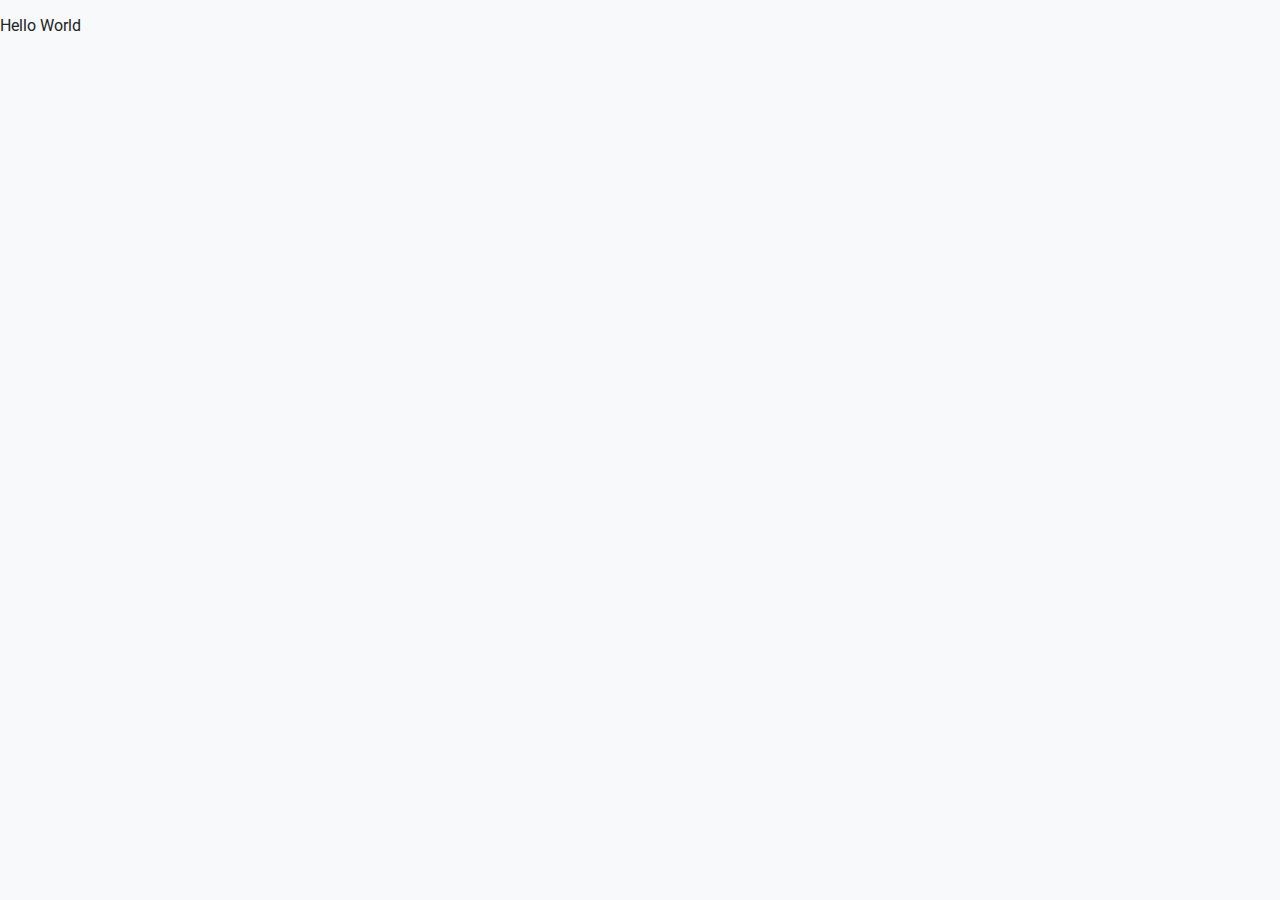
==== src/index.html @ f2d144d5 "project structure, light & darktheme, defined css default setup" ====
<!doctype html>
<html lang="en">
<head>
    <meta charset="UTF-8">
    <meta name="viewport" content="width=device-width, initial-scale=1">
    <link rel="stylesheet" href="styles/index.css">
    <link id="theme-stylesheet" rel="stylesheet" href="styles/themes/theme.css">
    <title>Document</title>
</head>
<body>
<p>Hello World</p>

</body>
</html>
---- src/styles/index.css ----
/*define default design against overwrite*/
html {
    background-color: var(--background-color);
    color: var(--text-primary);
}

body {
    background-color: var(--background-color);
    color: var(--text-primary);
    margin: 0;
    padding: 0;
    font-family: 'Roboto', sans-serif;
}

.container, .card {
    background-color: var(--surface-color);
    color: var(--text-primary);
    border-radius: 8px;
    padding: 16px;
    box-shadow: 0 2px 4px rgba(0, 0, 0, 0.1);
}

p {
    color: var(--text-primary);
}

h1, h2, h3, h4, h5, h6 {
    color: var(--text-primary);
}

a {
    color: var(--primary-color);
    text-decoration: none;
}

a:hover {
    color: var(--secondary-color);
}

button {
    background-color: var(--primary-color);
    color: var(--surface-color);
    border: none;
    padding: 10px 16px;
    border-radius: 4px;
    cursor: pointer;
    font-weight: bold;
}

button:hover {
    background-color: var(--secondary-color);
}

.success {
    background-color: var(--success-color);
    color: #ffffff;
    padding: 8px;
    border-radius: 4px;
}

.error {
    background-color: var(--error-color);
    color: #ffffff;
    padding: 8px;
    border-radius: 4px;
}

.warning {
    background-color: var(--warning-color);
    color: #212529;
    padding: 8px;
    border-radius: 4px;
}

input, textarea, select {
    background-color: var(--surface-color);
    color: var(--text-primary);
    border: 1px solid var(--secondary-color);
    padding: 8px;
    border-radius: 4px;
}

input::placeholder {
    color: var(--text-secondary);
}
---- src/styles/themes/theme.css ----
@import url('https://fonts.googleapis.com/css2?family=Roboto:ital,wdth,wght@0,75..100,100..900;1,75..100,100..900&display=swap');

:root {
    --primary-color: #007AFF;
    --secondary-color: #00C2CB;
    --background-color: #F8F9FA;
    --surface-color: #FFFFFF;
    --text-primary: #212529;
    --text-secondary: #6C757D;
    --success-color: #28A745;
    --error-color: #DC3545;
    --warning-color: #FFC107;
}
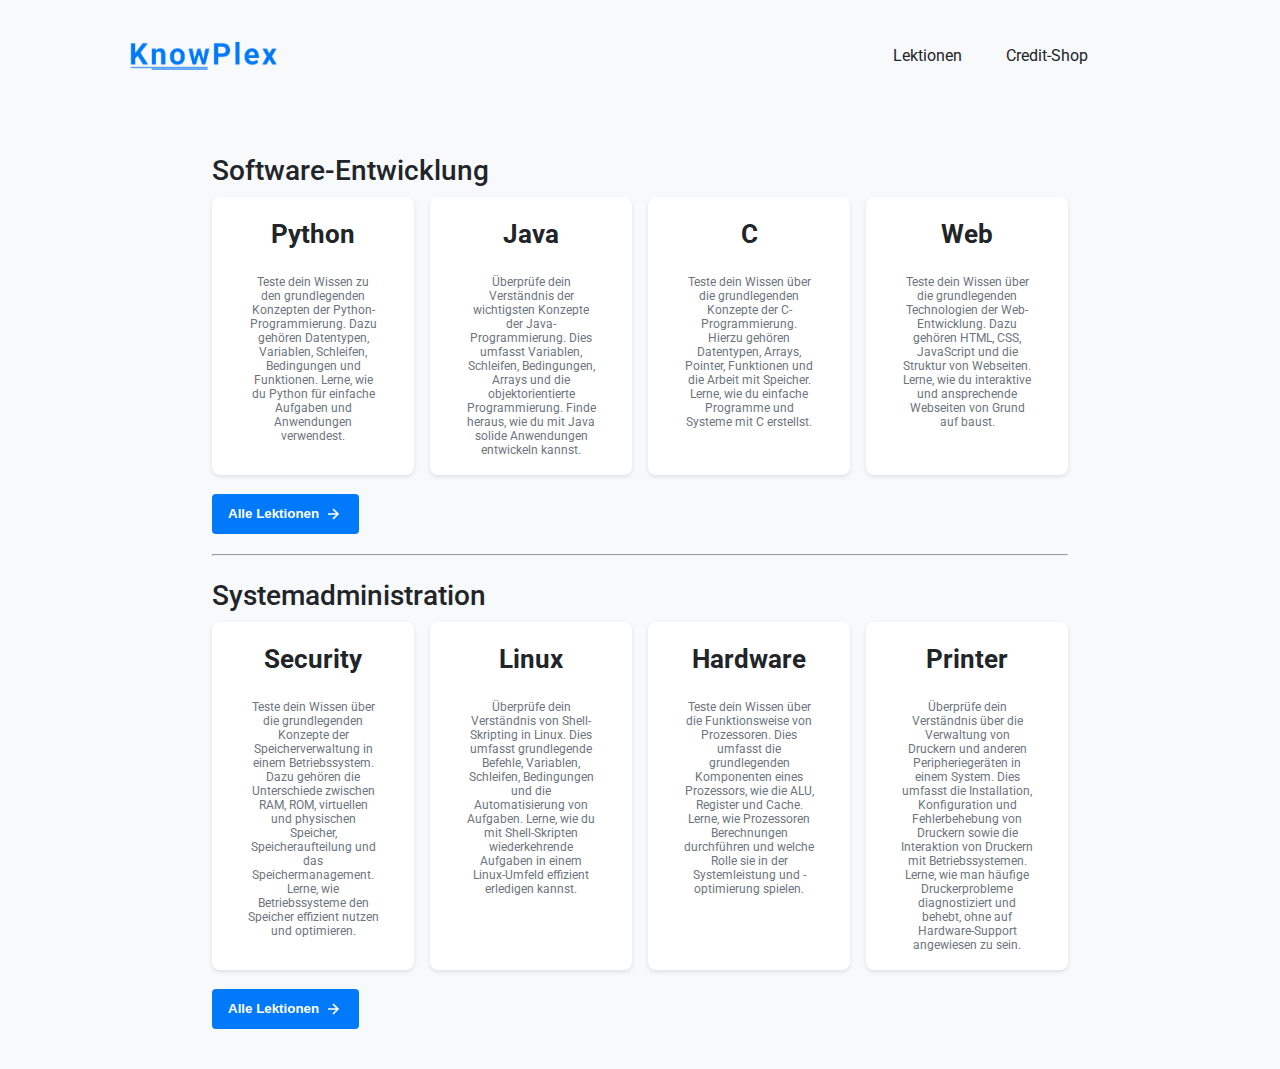
==== commit 2eb0ff14: "index layout added categories + text added category btn css finished for available elements" ====
--- a/src/index.html
+++ b/src/index.html
@@ -3,12 +3,83 @@
 <head>
     <meta charset="UTF-8">
     <meta name="viewport" content="width=device-width, initial-scale=1">
+    <meta name="description" content="KnowPlex | Know now | Learn now">
     <link rel="stylesheet" href="styles/index.css">
     <link id="theme-stylesheet" rel="stylesheet" href="styles/themes/theme.css">
-    <title>Document</title>
+    <script src="https://ajax.googleapis.com/ajax/libs/jquery/3.6.0/jquery.min.js"></script>
+    <title>KnowPlex | Know now</title>
 </head>
 <body>
-<p>Hello World</p>
+<!-------HEADER-SECTION------->
+<header class="main-header">
+    <img class="nav-logo" src="images/Logo.png" alt="Logo">
+    <nav class="navbar">
+        <ul class="nav-list">
+            <li><a class="nav-content" href="#main-category">Lektionen</a></li>
+            <li><a class="nav-credit" href="#">Credit-Shop</a></li>
+            <li><img class="nav-day" src="images/day.svg"></li>
+        </ul>
+    </nav>
+</header>
+
+<!-------MAIN-SECTION------->
+<main class="overview">
+    <div class="main-category">
+        <section id="category" class="category">
+            <h2>Software-Entwicklung</h2>
+            <div class="grid-card">
+                <div class="box-card">
+                    <h3>Python</h3>
+                    <p>Teste dein Wissen zu den grundlegenden Konzepten der Python-Programmierung. Dazu gehören Datentypen, Variablen, Schleifen, Bedingungen und Funktionen. Lerne, wie du Python für einfache Aufgaben und Anwendungen verwendest.</p>
+                </div>
+                <div class="box-card">
+                    <h3>Java</h3>
+                    <p>Überprüfe dein Verständnis der wichtigsten Konzepte der Java-Programmierung. Dies umfasst Variablen, Schleifen, Bedingungen, Arrays und die objektorientierte Programmierung. Finde heraus, wie du mit Java solide Anwendungen entwickeln kannst.</p>
+                </div>
+                <div class="box-card">
+                    <h3>C</h3>
+                    <p>Teste dein Wissen über die grundlegenden Konzepte der C-Programmierung. Hierzu gehören Datentypen, Arrays, Pointer, Funktionen und die Arbeit mit Speicher. Lerne, wie du einfache Programme und Systeme mit C erstellst.</p>
+                </div>
+                <div class="box-card">
+
+                    <h3>Web</h3>
+                    <p>Teste dein Wissen über die grundlegenden Technologien der Web-Entwicklung. Dazu gehören HTML, CSS, JavaScript und die Struktur von Webseiten. Lerne, wie du interaktive und ansprechende Webseiten von Grund auf baust.</p>
+                </div>
+            </div>
+            <br>
+            <button id="btn-software">Alle Lektionen <img src="images/right-arrow.svg"></button>
+        </section>
+
+        <hr>
+
+        <section class="category">
+            <h2>Systemadministration</h2>
+            <div class="grid-card">
+                <div class="box-card">
+                    <h3>Security</h3>
+                    <p>Teste dein Wissen über die grundlegenden Konzepte der Speicherverwaltung in einem Betriebssystem. Dazu gehören die Unterschiede zwischen RAM, ROM, virtuellen und physischen Speicher, Speicheraufteilung und das Speichermanagement. Lerne, wie Betriebssysteme den Speicher effizient nutzen und optimieren.</p>
+                </div>
+                <div class="box-card">
+                    <h3>Linux</h3>
+                    <p>Überprüfe dein Verständnis von Shell-Skripting in Linux. Dies umfasst grundlegende Befehle, Variablen, Schleifen, Bedingungen und die Automatisierung von Aufgaben. Lerne, wie du mit Shell-Skripten wiederkehrende Aufgaben in einem Linux-Umfeld effizient erledigen kannst.</p>
+                </div>
+                <div class="box-card">
+                    <h3>Hardware</h3>
+                    <p>Teste dein Wissen über die Funktionsweise von Prozessoren. Dies umfasst die grundlegenden Komponenten eines Prozessors, wie die ALU, Register und Cache. Lerne, wie Prozessoren Berechnungen durchführen und welche Rolle sie in der Systemleistung und -optimierung spielen.</p>
+                </div>
+                <div class="box-card">
+
+                    <h3>Printer</h3>
+                    <p>Überprüfe dein Verständnis über die Verwaltung von Druckern und anderen Peripheriegeräten in einem System. Dies umfasst die Installation, Konfiguration und Fehlerbehebung von Druckern sowie die Interaktion von Druckern mit Betriebssystemen. Lerne, wie man häufige Druckerprobleme diagnostiziert und behebt, ohne auf Hardware-Support angewiesen zu sein.</p>
+                </div>
+            </div>
+            <br>
+            <button id="btn-systemadmin">Alle Lektionen <img src="images/right-arrow.svg"></button>
+        </section>
+    </div>
+</main>
+<!-------FOOTER-SECTION------->
+<footer class="main-footer"></footer>
 
 </body>
 </html>--- a/src/styles/index.css
+++ b/src/styles/index.css
@@ -1,4 +1,4 @@
-/*define default design against overwrite*/
+/***************define default design against overwrite***************/
 html {
     background-color: var(--background-color);
     color: var(--text-primary);
@@ -29,12 +29,12 @@
 }
 
 a {
-    color: var(--primary-color);
+    color: var(--text-primary);
     text-decoration: none;
 }
 
 a:hover {
-    color: var(--secondary-color);
+    color: var(--primary-color);
 }
 
 button {
@@ -48,6 +48,7 @@
 }
 
 button:hover {
+    transition: all 0.4s ease 0.1s;
     background-color: var(--secondary-color);
 }
 
@@ -83,3 +84,106 @@
 input::placeholder {
     color: var(--text-secondary);
 }
+
+/***************design section***************/
+
+/*------HEADER------*/
+
+.main-header .nav-logo {
+    width: 150px;
+    height: 28px;
+    cursor: pointer;
+    margin-right: auto;
+}
+
+header {
+    display: flex;
+    justify-content: flex-end;
+    align-items: center;
+    padding: 30px 10%;
+}
+
+.nav-list {
+    list-style: none;
+}
+
+.nav-list li {
+    color: var(--text-primary);
+    display: inline-block;
+    padding: 0 20px;
+}
+
+.nav-list li a {
+    transition: all 0.3s ease 0s;
+}
+
+.nav-day {
+    display: none; /*inline block other state */
+    width: 28px;
+    height: 28px;
+    vertical-align: middle;
+}
+
+/*------MAIN-SECTION------*/
+
+.overview {
+    padding: 20px;
+    margin: 0 15%;
+}
+
+.overview button img {
+    max-width: 20px;
+    max-height: 20px;
+    vertical-align: middle;
+    filter: brightness(0) invert(1);
+
+}
+
+.category {
+    margin-bottom: 20px;
+}
+
+.category h2 {
+    margin-bottom: 10px;
+    font-size: 28px;
+    font-weight: 500;
+}
+
+.grid-card {
+    display: grid;
+    grid-template-columns: repeat(4, 1fr);
+    gap: 16px;
+}
+
+.box-card {
+    background-color: var(--surface-color);
+    padding: 16px;
+    border-radius: 8px;
+    border: 2px solid transparent;
+    box-shadow: 0 2px 4px rgba(0, 0, 0, 0.1);
+    text-align: center;
+    font-size: 22px;
+    transition: all 0.3s ease 0s;
+}
+
+.box-card:hover {
+    transition: all 0.4s ease 0.1s;
+    background-color: var(--primary-color);
+}
+
+.box-card h3 {
+    color: var(--text-primary);
+    margin-top: 4px;
+}
+
+.box-card:hover h3,
+.box-card:hover p {
+    transition: all 0.4s ease 0.1s;
+    color: var(--surface-color);
+}
+
+.box-card p {
+    margin: 0 10%;
+    font-size: 12px;
+    color: var(--text-secondary);
+}--- a/src/styles/themes/theme.css
+++ b/src/styles/themes/theme.css
@@ -1,8 +1,8 @@
 @import url('https://fonts.googleapis.com/css2?family=Roboto:ital,wdth,wght@0,75..100,100..900;1,75..100,100..900&display=swap');
 
 :root {
-    --primary-color: #007AFF;
-    --secondary-color: #00C2CB;
+    --primary-color: #0079FB;
+    --secondary-color: #004ffb;
     --background-color: #F8F9FA;
     --surface-color: #FFFFFF;
     --text-primary: #212529;
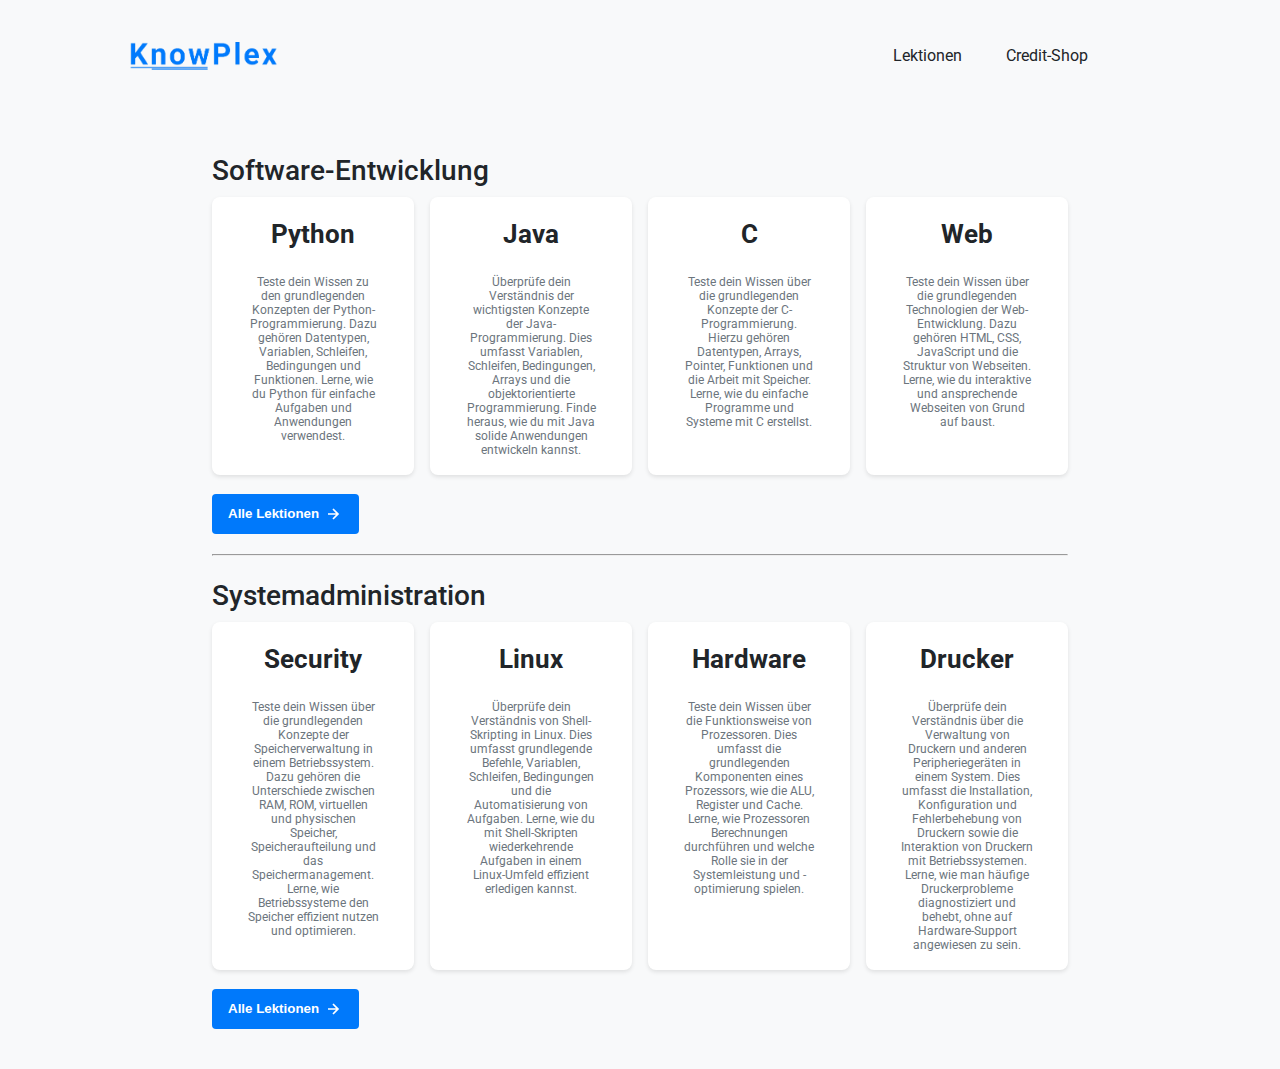
==== commit ca0b8abe: "quiz finished design" ====
--- a/src/index.html
+++ b/src/index.html
@@ -7,6 +7,7 @@
     <link rel="stylesheet" href="styles/index.css">
     <link id="theme-stylesheet" rel="stylesheet" href="styles/themes/theme.css">
     <script src="https://ajax.googleapis.com/ajax/libs/jquery/3.6.0/jquery.min.js"></script>
+    <script src="scripts/index.js"></script>
     <title>KnowPlex | Know now</title>
 </head>
 <body>
@@ -25,23 +26,22 @@
 <!-------MAIN-SECTION------->
 <main class="overview">
     <div class="main-category">
-        <section id="category" class="category">
+        <section class="category">
             <h2>Software-Entwicklung</h2>
             <div class="grid-card">
-                <div class="box-card">
+                <div class="box-card" url-data="quiz.html?topic=python">
                     <h3>Python</h3>
                     <p>Teste dein Wissen zu den grundlegenden Konzepten der Python-Programmierung. Dazu gehören Datentypen, Variablen, Schleifen, Bedingungen und Funktionen. Lerne, wie du Python für einfache Aufgaben und Anwendungen verwendest.</p>
                 </div>
-                <div class="box-card">
+                <div class="box-card" url-data="quiz.html?topic=java">
                     <h3>Java</h3>
                     <p>Überprüfe dein Verständnis der wichtigsten Konzepte der Java-Programmierung. Dies umfasst Variablen, Schleifen, Bedingungen, Arrays und die objektorientierte Programmierung. Finde heraus, wie du mit Java solide Anwendungen entwickeln kannst.</p>
                 </div>
-                <div class="box-card">
+                <div class="box-card" url-data="quiz.html?topic=c">
                     <h3>C</h3>
                     <p>Teste dein Wissen über die grundlegenden Konzepte der C-Programmierung. Hierzu gehören Datentypen, Arrays, Pointer, Funktionen und die Arbeit mit Speicher. Lerne, wie du einfache Programme und Systeme mit C erstellst.</p>
                 </div>
-                <div class="box-card">
-
+                <div class="box-card" url-data="quiz.html?topic=web">
                     <h3>Web</h3>
                     <p>Teste dein Wissen über die grundlegenden Technologien der Web-Entwicklung. Dazu gehören HTML, CSS, JavaScript und die Struktur von Webseiten. Lerne, wie du interaktive und ansprechende Webseiten von Grund auf baust.</p>
                 </div>
@@ -55,21 +55,20 @@
         <section class="category">
             <h2>Systemadministration</h2>
             <div class="grid-card">
-                <div class="box-card">
+                <div class="box-card" url-data="quiz.html?topic=security">
                     <h3>Security</h3>
                     <p>Teste dein Wissen über die grundlegenden Konzepte der Speicherverwaltung in einem Betriebssystem. Dazu gehören die Unterschiede zwischen RAM, ROM, virtuellen und physischen Speicher, Speicheraufteilung und das Speichermanagement. Lerne, wie Betriebssysteme den Speicher effizient nutzen und optimieren.</p>
                 </div>
-                <div class="box-card">
+                <div class="box-card" url-data="quiz.html?topic=linux">
                     <h3>Linux</h3>
                     <p>Überprüfe dein Verständnis von Shell-Skripting in Linux. Dies umfasst grundlegende Befehle, Variablen, Schleifen, Bedingungen und die Automatisierung von Aufgaben. Lerne, wie du mit Shell-Skripten wiederkehrende Aufgaben in einem Linux-Umfeld effizient erledigen kannst.</p>
                 </div>
-                <div class="box-card">
+                <div class="box-card" url-data="quiz.html?topic=hardware">
                     <h3>Hardware</h3>
                     <p>Teste dein Wissen über die Funktionsweise von Prozessoren. Dies umfasst die grundlegenden Komponenten eines Prozessors, wie die ALU, Register und Cache. Lerne, wie Prozessoren Berechnungen durchführen und welche Rolle sie in der Systemleistung und -optimierung spielen.</p>
                 </div>
-                <div class="box-card">
-
-                    <h3>Printer</h3>
+                <div class="box-card" url-data="quiz.html?topic=printer">
+                    <h3>Drucker</h3>
                     <p>Überprüfe dein Verständnis über die Verwaltung von Druckern und anderen Peripheriegeräten in einem System. Dies umfasst die Installation, Konfiguration und Fehlerbehebung von Druckern sowie die Interaktion von Druckern mit Betriebssystemen. Lerne, wie man häufige Druckerprobleme diagnostiziert und behebt, ohne auf Hardware-Support angewiesen zu sein.</p>
                 </div>
             </div>
--- a/src/styles/themes/theme.css
+++ b/src/styles/themes/theme.css
@@ -2,7 +2,8 @@
 
 :root {
     --primary-color: #0079FB;
-    --secondary-color: #004ffb;
+    --secondary-color: #004FFB;
+    --accent-color: #6A5ACD;
     --background-color: #F8F9FA;
     --surface-color: #FFFFFF;
     --text-primary: #212529;
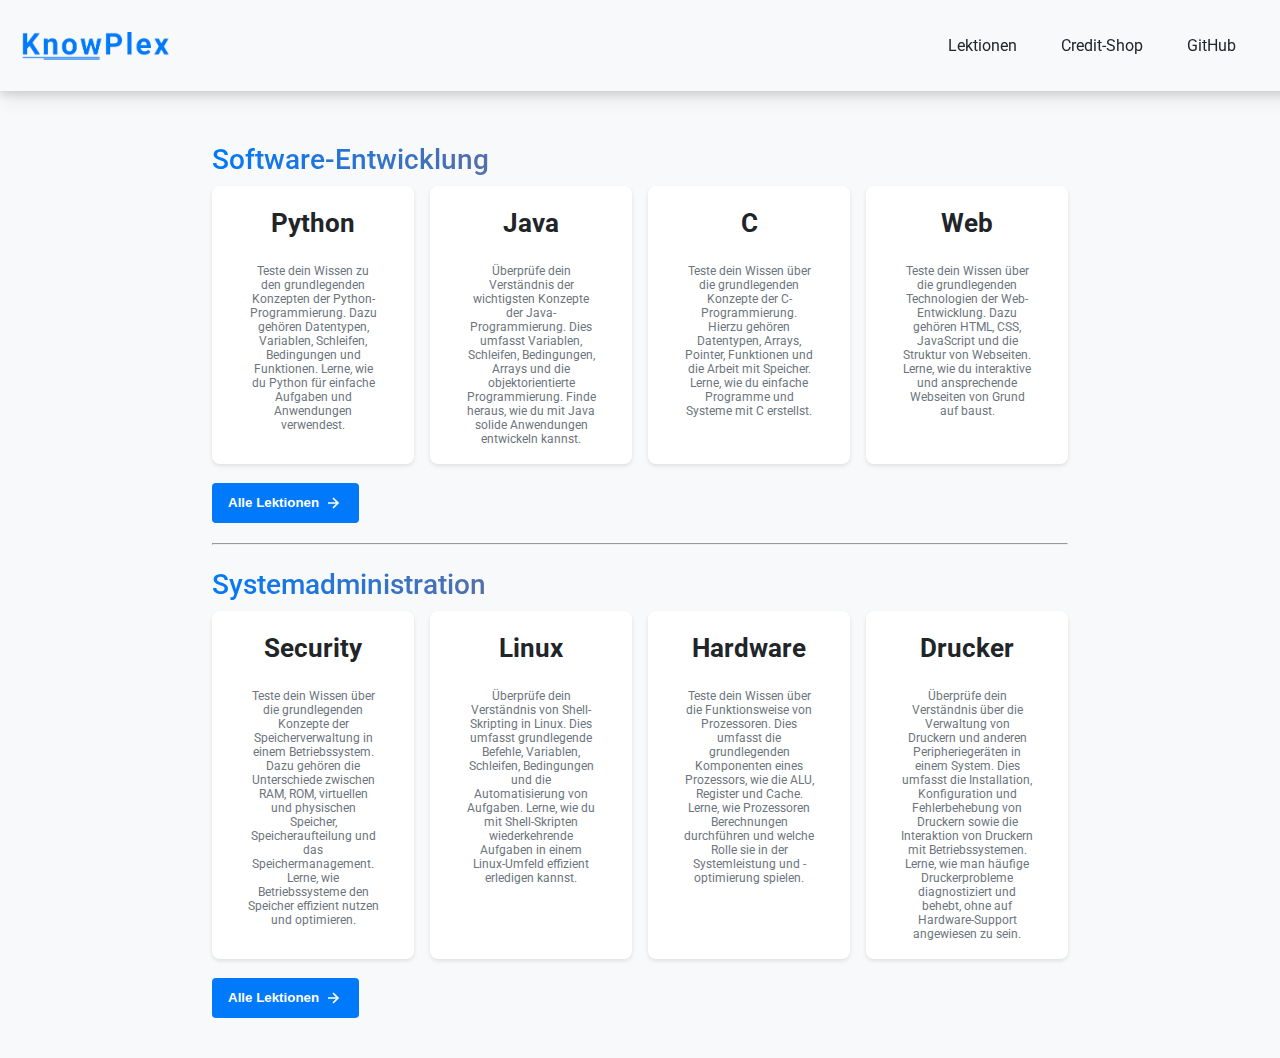
==== commit 97d990be: "quiz logic + deign finished + bugs fixed" ====
--- a/src/index.html
+++ b/src/index.html
@@ -6,8 +6,11 @@
     <meta name="description" content="KnowPlex | Know now | Learn now">
     <link rel="stylesheet" href="styles/index.css">
     <link id="theme-stylesheet" rel="stylesheet" href="styles/themes/theme.css">
+    <!--Bibliotheken-->
     <script src="https://ajax.googleapis.com/ajax/libs/jquery/3.6.0/jquery.min.js"></script>
+    <!--Eigene Dateien-->
     <script src="scripts/index.js"></script>
+    <script src="scripts/storage.js"></script>
     <title>KnowPlex | Know now</title>
 </head>
 <body>
@@ -16,8 +19,9 @@
     <img class="nav-logo" src="images/Logo.png" alt="Logo">
     <nav class="navbar">
         <ul class="nav-list">
-            <li><a class="nav-content" href="#main-category">Lektionen</a></li>
+            <li><a class="nav-content" href="#">Lektionen</a></li>
             <li><a class="nav-credit" href="#">Credit-Shop</a></li>
+            <li><a class="nav-credit" target="_blank" href="https://github.com/TillKloss/school-script-project?tab=readme-ov-file#quiz---lernplattform">GitHub</a></li>
             <li><img class="nav-day" src="images/day.svg"></li>
         </ul>
     </nav>
--- a/src/styles/index.css
+++ b/src/styles/index.css
@@ -9,6 +9,7 @@
     color: var(--text-primary);
     margin: 0;
     padding: 0;
+    padding-top: 100px;
     font-family: 'Roboto', sans-serif;
 }
 
@@ -97,10 +98,17 @@
 }
 
 header {
+    position: fixed;
+    top: 0;
+    left: 0;
+    width: 100%;
+    box-shadow: 0 4px 8px 0 rgba(0, 0, 0, 0.1), 0 6px 20px 0 rgba(0, 0, 0, 0.1);
+    background-color: var(--background-color);
+    z-index: 1000;
     display: flex;
     justify-content: flex-end;
     align-items: center;
-    padding: 30px 10%;
+    padding: 20px;
 }
 
 .nav-list {
@@ -147,6 +155,9 @@
     margin-bottom: 10px;
     font-size: 28px;
     font-weight: 500;
+    background: linear-gradient(to right, var(--primary-color), var(--contrast-color));
+    -webkit-background-clip: text;
+    -webkit-text-fill-color: transparent;
 }
 
 .grid-card {
--- a/src/styles/themes/theme.css
+++ b/src/styles/themes/theme.css
@@ -1,14 +1,15 @@
 @import url('https://fonts.googleapis.com/css2?family=Roboto:ital,wdth,wght@0,75..100,100..900;1,75..100,100..900&display=swap');
 
 :root {
+    --primary-color-rgb: 0, 121, 251;
     --primary-color: #0079FB;
     --secondary-color: #004FFB;
-    --accent-color: #6A5ACD;
+    --contrast-color: #FF5B00;
     --background-color: #F8F9FA;
     --surface-color: #FFFFFF;
     --text-primary: #212529;
     --text-secondary: #6C757D;
-    --success-color: #28A745;
+    --success-color: #40cc61;
     --error-color: #DC3545;
     --warning-color: #FFC107;
 }
